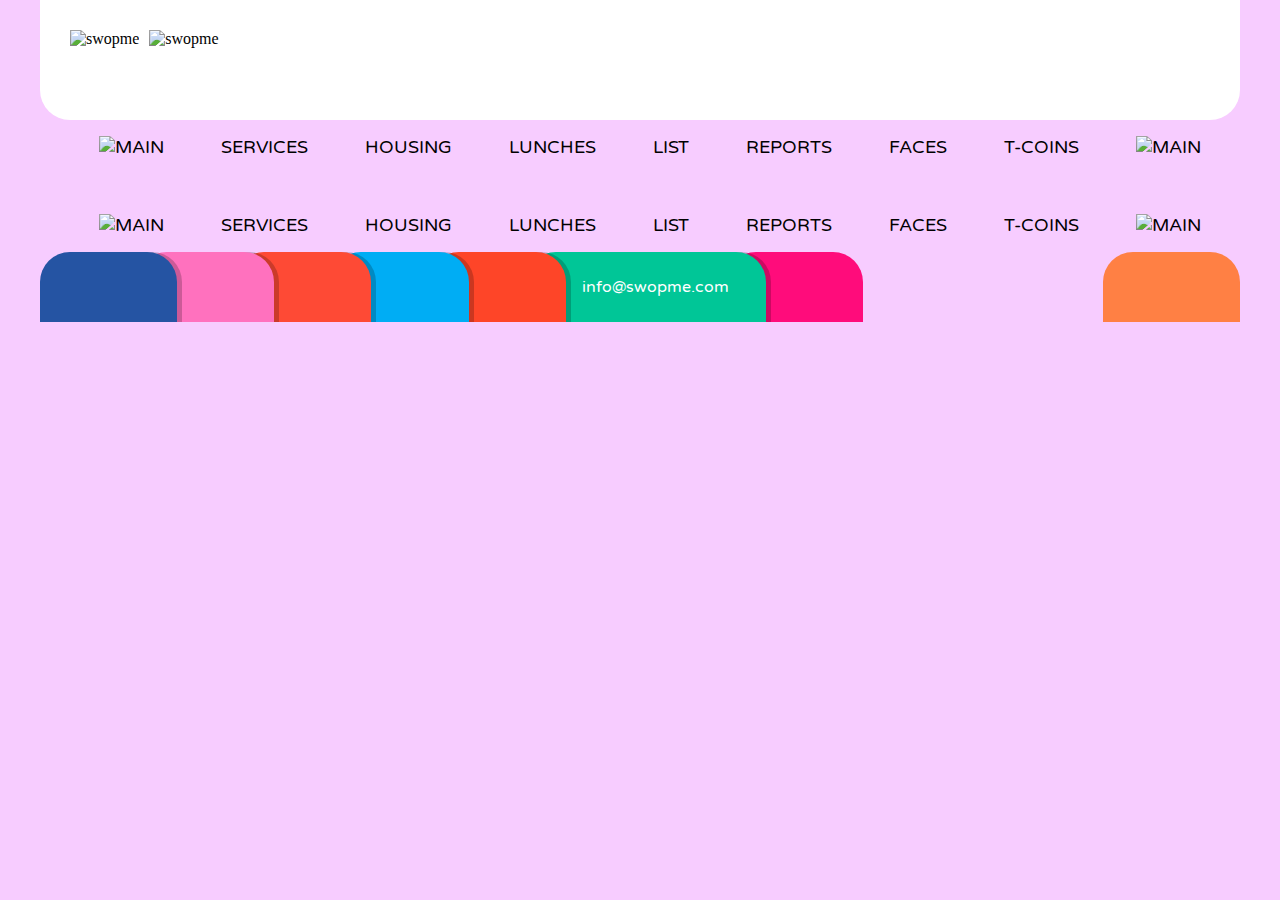
==== faces.html @ ce49c5ea "1" ====
<!DOCTYPE html>
<html lang="en">

<head>
  <meta charset="UTF-8">
  <meta name="viewport" content="width=device-width, initial-scale=1.0">
  <meta http-equiv="X-UA-Compatible" content="ie=edge">
  <link rel="stylesheet" href="style.css">
  <link href="https://fonts.googleapis.com/css?family=Varela+Round" rel="stylesheet">
  <title>Document</title>
</head>

<body>
  <div class="container">
    <div class="header">
      <div class="logo">
        <img src="svg/swopme.svg" alt="swopme" class="logo1">
        <img src="svg/faces.svg" alt="swopme" class="logo2">
      </div>
    </div>
    <div class="menu">
      <ul>
        <li><a href="index.html"><img src="svg/1.svg" alt="main" width="20px" height="20px"></a></li>
        <li><a href="services.html">Services</a></li>
        <li><a href="housing.html">Housing</a></li>
        <li><a href="lunches.html">Lunches</a></li>
        <li><a href="list.html">List</a></li>
        <li><a href="reports.html">Reports</a></li>
        <li><a href="faces.html">Faces</a></li>
        <li><a href="t-coins.html">T-coins</a></li>
        <li><a href="settings.html"><img src="svg/sett.svg" alt="main" width="20px" height="20px"></a></li>
      </ul>
    </div>
    <div class="img-block">
      <img src="original-size-pic/fac-1.png" alt="" class="info">
      <img src="original-size-pic/fac-2.png" alt="" class="info">
      <img src="original-size-pic/fac-3.png" alt="" class="info">
      <img src="original-size-pic/fac-4.png" alt="" class="info">
      <img src="original-size-pic/fac-5.png" alt="" class="info">
    </div>
    <div class="menu">
      <ul>
        <li><a href="index.html"><img src="svg/1.svg" alt="main" width="20px" height="20px"></a></li>
        <li><a href="services.html">Services</a></li>
        <li><a href="housing.html">Housing</a></li>
        <li><a href="lunches.html">Lunches</a></li>
        <li><a href="list.html">List</a></li>
        <li><a href="reports.html">Reports</a></li>
        <li><a href="faces.html">Faces</a></li>
        <li><a href="t-coins.html">T-coins</a></li>
        <li><a href="settings.html"><img src="svg/sett.svg" alt="main" width="20px" height="20px"></a></li>
      </ul>
    </div>
    <div class="social">
      <div class="but facebook">
        <img class="icon-soc" src="svg/facebook.svg" width="35px" alt="">
      </div>
      <div class="but instagram">
        <img class="icon-soc" src="svg/instagram.svg" width="35px" alt="">
      </div>
      <div class="but google">
        <img class="icon-soc" src="svg/google.svg" width="35px" alt="">
      </div>
      <div class="but twitter">
        <img class="icon-soc" src="svg/twitter.svg" width="35px" alt="">
      </div>
      <div class="but youtube">
          <img class="icon-soc" src="svg/youtube.svg" width="35px" alt="">
      </div>
      <div class="but mail">
          <img class="icon-soc" src="svg/mail.svg" width="20px" alt="">
          <p>
            info@swopme.com
          </p>
      </div>
      <div class="but indie"></div>
      <div class="but add"></div>


    </div>
  </div>
</body>

</html>
---- style.css ----
* {
  padding: 0 margin:0
}

body {
  background-color: rgb(247, 204, 255);
  margin: 0;
  padding: 0;
  padding-left: 20px;
  padding-right: 20px;
}

.container {
  width: 1200px;
  margin: 0 auto;
}

.header {
  height: 100px;
  width: 100%;
  background-color: white;
  margin-top: 0;
  border-radius: 0 0 30px 30px;
  padding-top: 20px;
  display: flex;
  justify-content: space-between;
}

.subscribe {
  padding-right: 30px;
}

.logo1 {
  height: 60px;
  width: auto;
  display: block;
  padding-left: 30px;
}

.logo2 {
  height: 45px;
  width: auto;
  display: block;
  padding-left: 10px;
}

.logo3 {
  width: auto;
  display: block;
  padding-left: 30px;
}

.logo {
  display: flex;
  padding-top: 10px;
}

/* menu ===============*/

.menu {}

.menu ul {
  display: flex;
  align-items: flex-start;
  justify-content: space-around;
}

.menu li {
  display: block;
  padding-right: 20px;
  font-family: 'Varela Round', sans-serif;
  font-size: 18px;
}

.menu a {
  text-decoration: none;
  color: black;
  text-transform: uppercase;
}

.info {
  width: 100%;
  height: auto;
  padding-bottom: 20px;
}

/* button Social ===============*/

.social {
  display: flex
}

.but {
  height: 70px;
  width: 200px;
  border-radius: 30px 30px 0 0;
  display: flex;
  justify-content: center;
}

.facebook {
  background-color: #2554a3;
  position: relative;
  z-index: 10;
  box-shadow: 5px 0 0 rgba(0, 0, 0, 0.2);
  display: flex;
}

.instagram {
  background-color: #ff71be;
  position: relative;
  left: -40px;
  z-index: 9;
  box-shadow: 5px 0 0 rgba(0, 0, 0, 0.2);
}

.google {
  background-color: #fe4a35;
  position: relative;
  left: -80px;
  z-index: 8;
  box-shadow: 5px 0 0 rgba(0, 0, 0, 0.2);
}

.twitter {
  background-color: #00adf4;
  position: relative;
  left: -120px;
  z-index: 7;
  box-shadow: 5px 0 0 rgba(0, 0, 0, 0.2);
}

.youtube {
  background-color: #fe4528;
  position: relative;
  left: -160px;
  z-index: 6;
  box-shadow: 5px 0 0 rgba(0, 0, 0, 0.2);
}

.mail {
  background-color: #00c697;
  position: relative;
  z-index: 5;
  left: -200px;
  width: 350px;
  box-shadow: 5px 0 0 rgba(0, 0, 0, 0.2);
  display: flex;
  align-items: center;
}

.mail p {
  font-family: 'Varela Round', sans-serif;
  color: white;
}

.indie {
  background-color: #ff0c7b;
  position: relative;
  z-index: 4;
  left: -240px;
}

.add {
  background-color: #ff8044;
  position: relative;
  z-index: 4;
}

.icon-soc {}
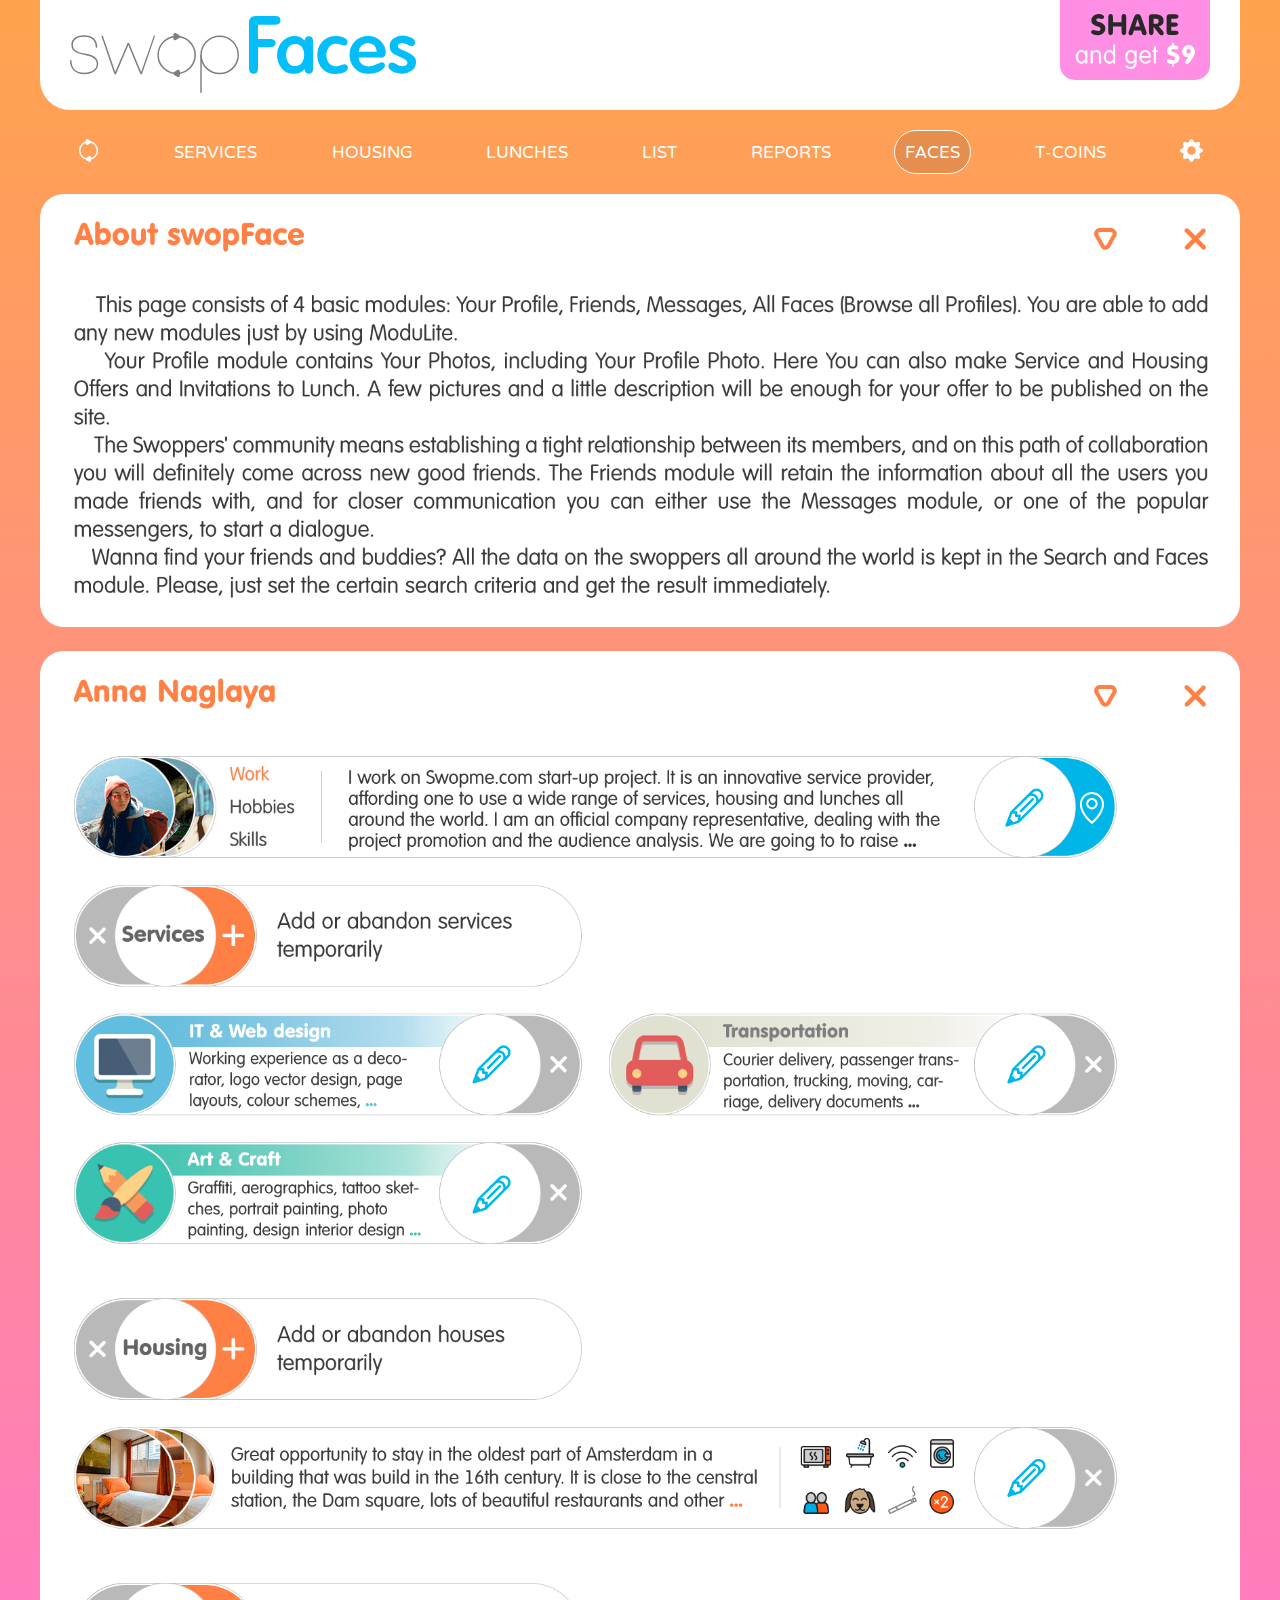
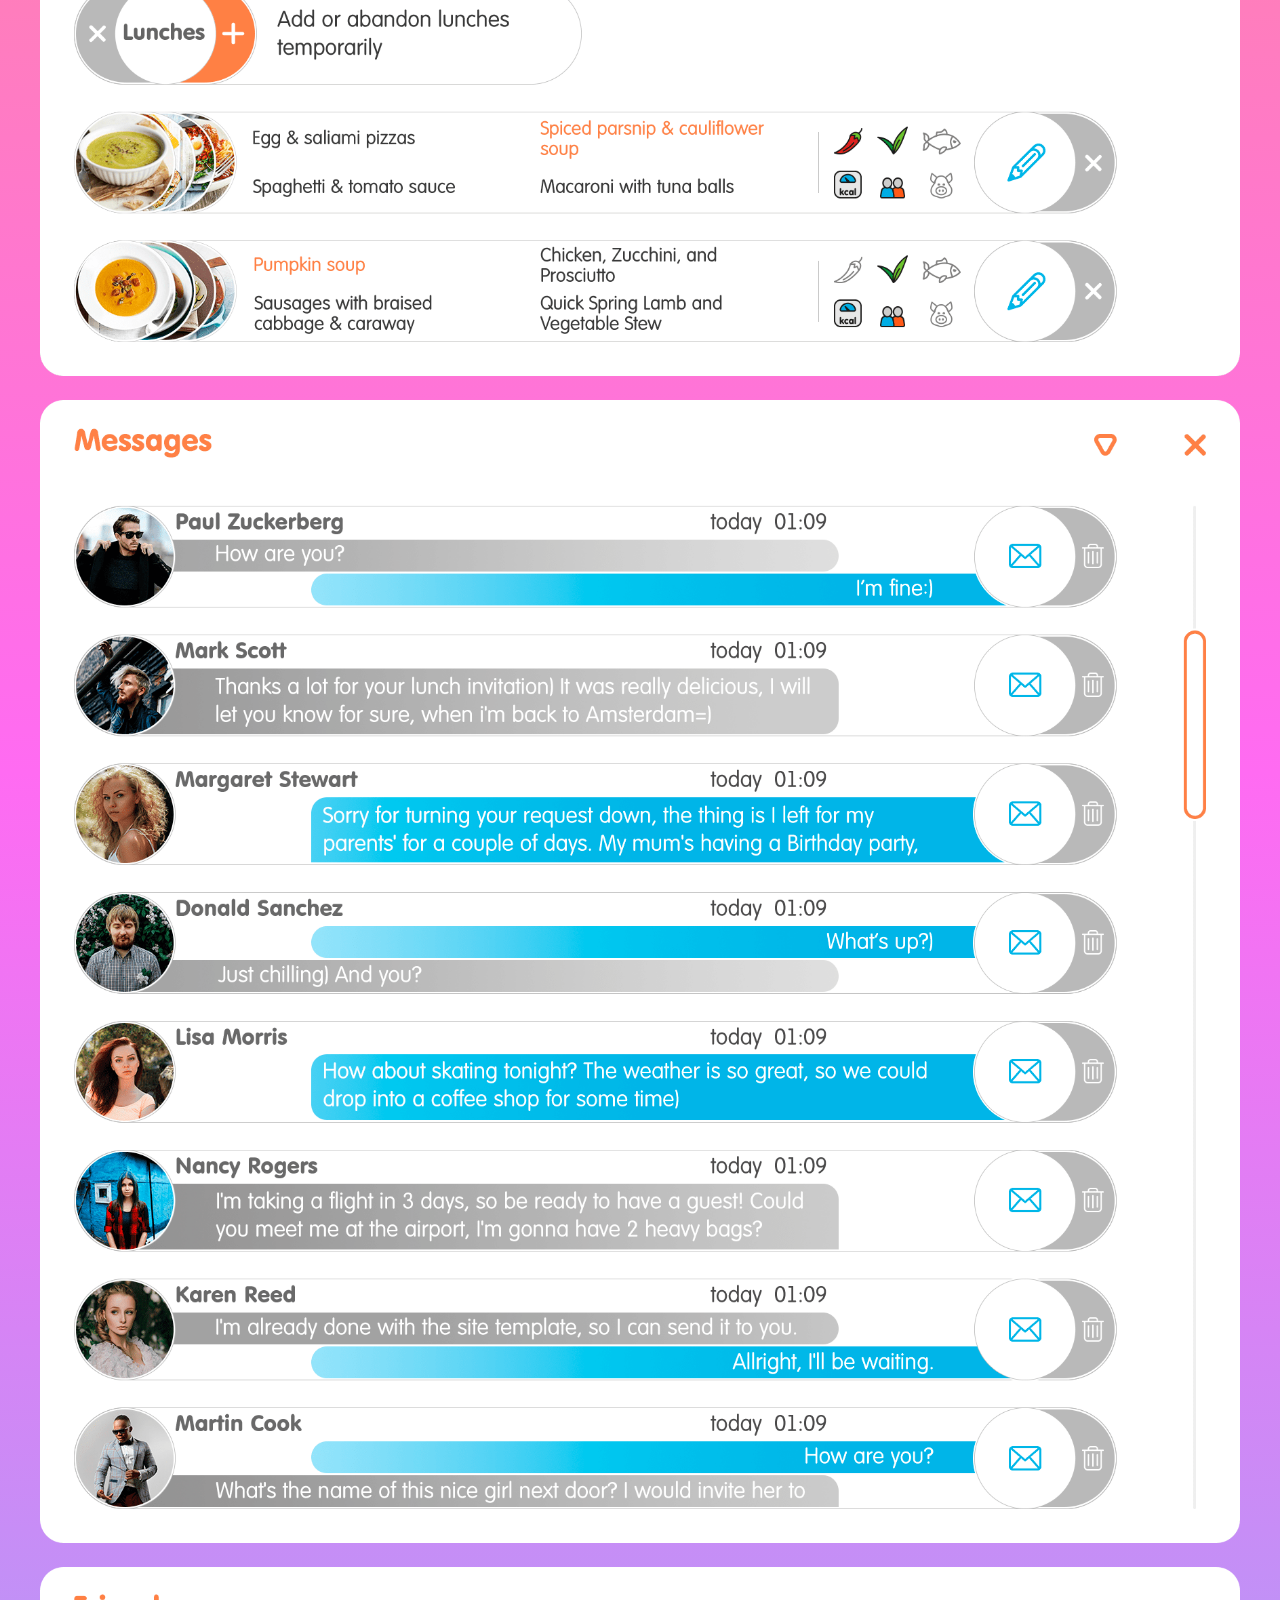
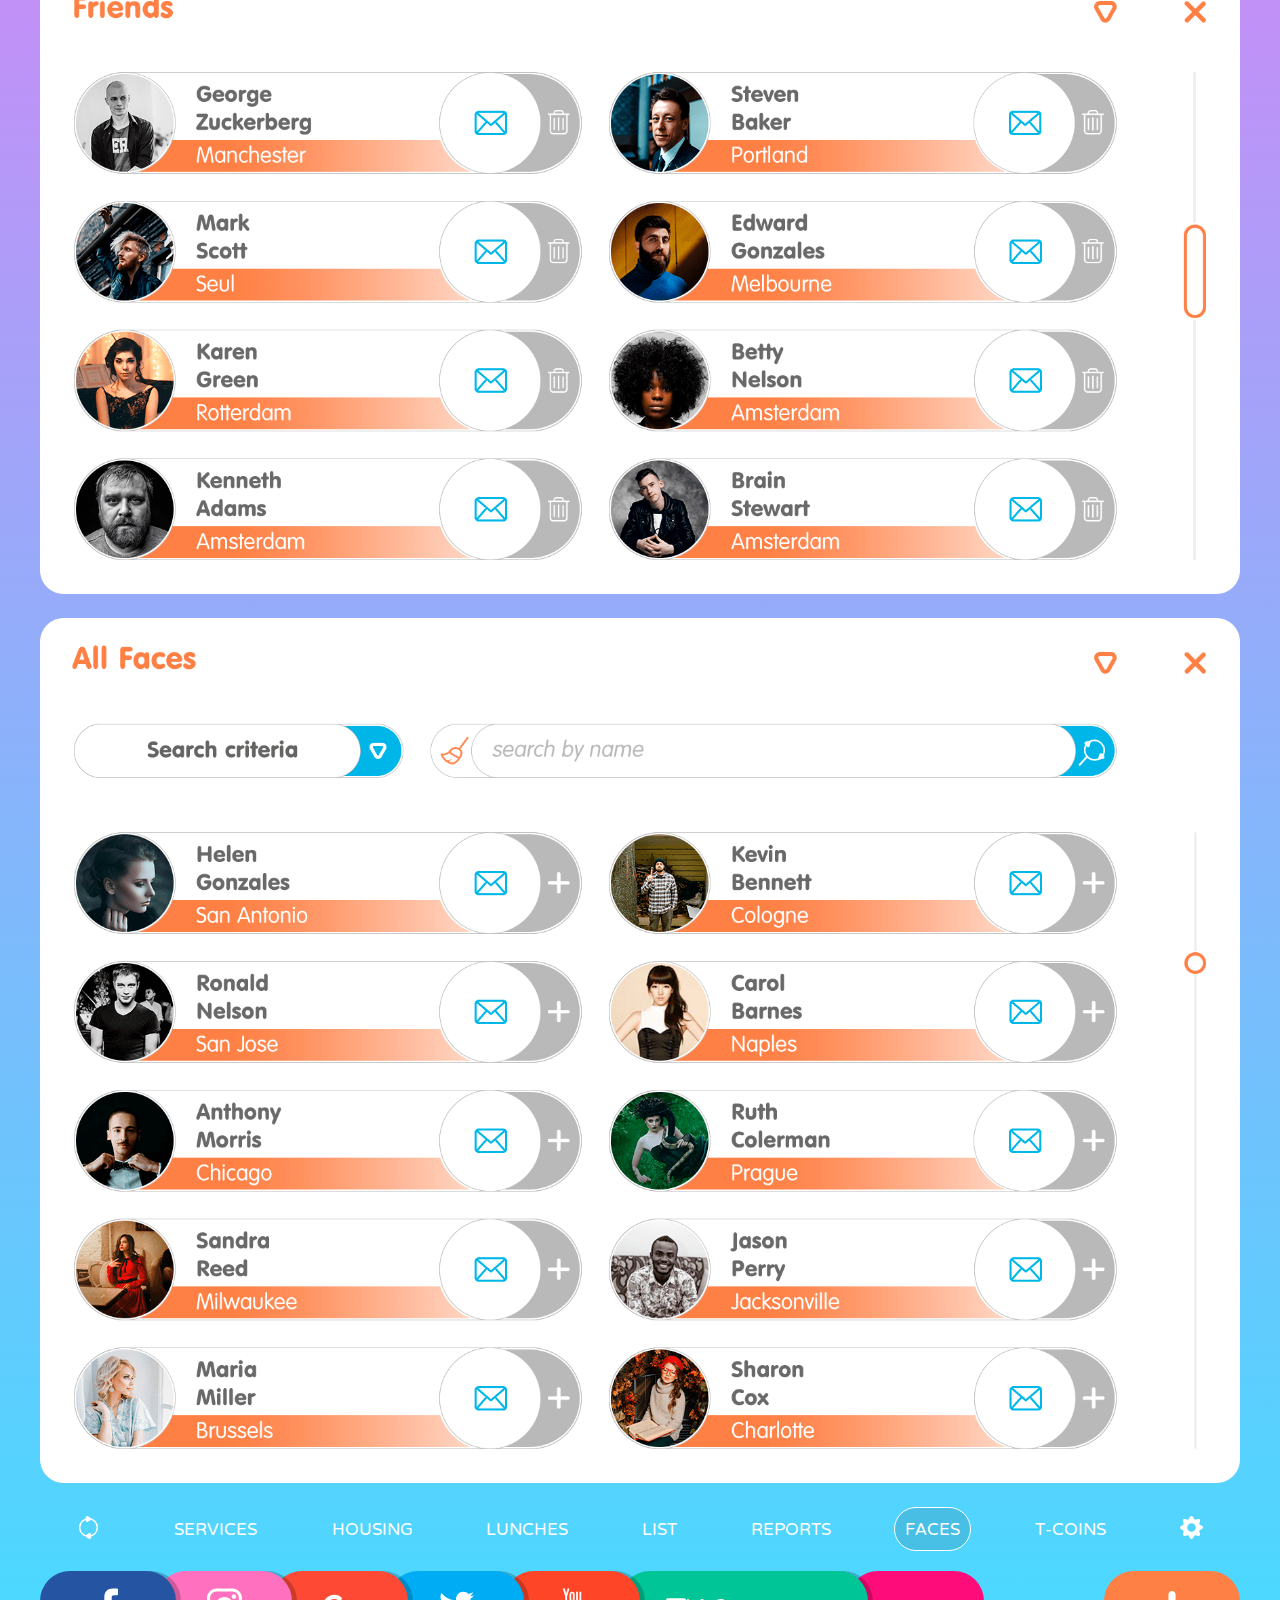
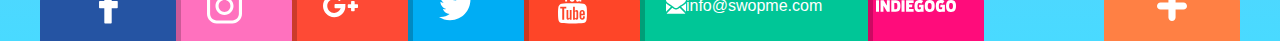
==== commit 6b16f12f: "1" ====
--- a/faces.html
+++ b/faces.html
@@ -1,84 +1,102 @@
-<!DOCTYPE html>
-<html lang="en">
-
-<head>
-  <meta charset="UTF-8">
-  <meta name="viewport" content="width=device-width, initial-scale=1.0">
-  <meta http-equiv="X-UA-Compatible" content="ie=edge">
-  <link rel="stylesheet" href="style.css">
-  <link href="https://fonts.googleapis.com/css?family=Varela+Round" rel="stylesheet">
-  <title>Document</title>
-</head>
-
-<body>
-  <div class="container">
-    <div class="header">
-      <div class="logo">
-        <img src="svg/swopme.svg" alt="swopme" class="logo1">
-        <img src="svg/faces.svg" alt="swopme" class="logo2">
-      </div>
-    </div>
-    <div class="menu">
-      <ul>
-        <li><a href="index.html"><img src="svg/1.svg" alt="main" width="20px" height="20px"></a></li>
-        <li><a href="services.html">Services</a></li>
-        <li><a href="housing.html">Housing</a></li>
-        <li><a href="lunches.html">Lunches</a></li>
-        <li><a href="list.html">List</a></li>
-        <li><a href="reports.html">Reports</a></li>
-        <li><a href="faces.html">Faces</a></li>
-        <li><a href="t-coins.html">T-coins</a></li>
-        <li><a href="settings.html"><img src="svg/sett.svg" alt="main" width="20px" height="20px"></a></li>
-      </ul>
-    </div>
-    <div class="img-block">
-      <img src="original-size-pic/fac-1.png" alt="" class="info">
-      <img src="original-size-pic/fac-2.png" alt="" class="info">
-      <img src="original-size-pic/fac-3.png" alt="" class="info">
-      <img src="original-size-pic/fac-4.png" alt="" class="info">
-      <img src="original-size-pic/fac-5.png" alt="" class="info">
-    </div>
-    <div class="menu">
-      <ul>
-        <li><a href="index.html"><img src="svg/1.svg" alt="main" width="20px" height="20px"></a></li>
-        <li><a href="services.html">Services</a></li>
-        <li><a href="housing.html">Housing</a></li>
-        <li><a href="lunches.html">Lunches</a></li>
-        <li><a href="list.html">List</a></li>
-        <li><a href="reports.html">Reports</a></li>
-        <li><a href="faces.html">Faces</a></li>
-        <li><a href="t-coins.html">T-coins</a></li>
-        <li><a href="settings.html"><img src="svg/sett.svg" alt="main" width="20px" height="20px"></a></li>
-      </ul>
-    </div>
-    <div class="social">
-      <div class="but facebook">
-        <img class="icon-soc" src="svg/facebook.svg" width="35px" alt="">
-      </div>
-      <div class="but instagram">
-        <img class="icon-soc" src="svg/instagram.svg" width="35px" alt="">
-      </div>
-      <div class="but google">
-        <img class="icon-soc" src="svg/google.svg" width="35px" alt="">
-      </div>
-      <div class="but twitter">
-        <img class="icon-soc" src="svg/twitter.svg" width="35px" alt="">
-      </div>
-      <div class="but youtube">
-          <img class="icon-soc" src="svg/youtube.svg" width="35px" alt="">
-      </div>
-      <div class="but mail">
-          <img class="icon-soc" src="svg/mail.svg" width="20px" alt="">
-          <p>
-            info@swopme.com
-          </p>
-      </div>
-      <div class="but indie"></div>
-      <div class="but add"></div>
-
-
-    </div>
-  </div>
-</body>
-
-</html>
+<!DOCTYPE html>
+<html lang="en">
+
+<head>
+  <meta charset="UTF-8">
+  <meta name="viewport" content="width=device-width, initial-scale=1.0">
+  <meta http-equiv="X-UA-Compatible" content="ie=edge">
+  <link rel="stylesheet" href="style.css">
+  <link href="https://fonts.googleapis.com/css?family=NTR" rel="stylesheet">
+  <title>Document</title>
+</head>
+
+<body>
+  <div class="container">
+    <div class="header">
+      <div class="logo">
+        <img src="svg/swopme.svg" alt="swopme" class="logo1 swo">
+        <img src="svg/faces.svg" alt="swopme" class="logo2 fac">
+      </div>
+      <div class="subscribe">
+        <a href="#" class="button">
+          <img src="svg/button.svg" width="150px" alt="">
+        </a>
+      </div>
+    </div>
+    <div class="menu">
+      <ul>
+        <li><a class="mb" href="index.html"><img id="menu-svg" src="svg/swop.svg" alt="main" width="23px" height="23px"></a></li>
+        <li><a class="mb" href="services.html">Services</a></li>
+        <li><a class="mb" href="housing.html">Housing</a></li>
+        <li><a class="mb" href="lunches.html">Lunches</a></li>
+        <li><a class="mb" href="list.html">List</a></li>
+        <li><a class="mb" href="reports.html">Reports</a></li>
+        <li><a class="mb active" href="faces.html">Faces</a></li>
+        <li><a class="mb" href="t-coins.html">T-coins</a></li>
+        <li><a class="mb" href="settings.html"><img id="menu-svg" src="svg/sett.svg" alt="main" width="23px" height="23px"></a></li>
+      </ul>
+    </div>
+    <div class="img-block-mobi">
+      <img src="mobile/fac-m1.png" alt="" class="info">
+      <img src="mobile/fac-m2.png" alt="" class="info">
+      <img src="mobile/fac-m3.png" alt="" class="info">
+      <img src="mobile/fac-m4.png" alt="" class="info">
+      <img src="mobile/fac-m5.png" alt="" class="info">
+    </div>
+    <div class="img-block">
+      <img src="original-size-pic/fac-1.png" alt="" class="info">
+      <img src="original-size-pic/fac-2.png" alt="" class="info">
+      <img src="original-size-pic/fac-3.png" alt="" class="info">
+      <img src="original-size-pic/fac-4.png" alt="" class="info">
+      <img src="original-size-pic/fac-5.png" alt="" class="info">
+    </div>
+    <div class="menu">
+      <ul>
+        <li><a class="mb" href="index.html"><img id="menu-svg" src="svg/swop.svg" alt="main" width="23px" height="23px"></a></li>
+        <li><a class="mb" href="services.html">Services</a></li>
+        <li><a class="mb" href="housing.html">Housing</a></li>
+        <li><a class="mb" href="lunches.html">Lunches</a></li>
+        <li><a class="mb" href="list.html">List</a></li>
+        <li><a class="mb" href="reports.html">Reports</a></li>
+        <li><a class="mb active" href="faces.html">Faces</a></li>
+        <li><a class="mb" href="t-coins.html">T-coins</a></li>
+        <li><a class="mb" href="settings.html"><img id="menu-svg" src="svg/sett.svg" alt="main" width="23px" height="23px"></a></li>
+      </ul>
+    </div>
+    <div class="social">
+      <div class="but facebook">
+        <img class="icon-soc" src="svg/facebook.svg" width="35px" alt="">
+      </div>
+      <div class="but instagram">
+        <img class="icon-soc" src="svg/instagram.svg" width="35px" alt="">
+      </div>
+      <div class="but google">
+        <img class="icon-soc" src="svg/google.svg" width="35px" alt="">
+      </div>
+      <div class="but twitter">
+        <img class="icon-soc" src="svg/twitter.svg" width="35px" alt="">
+      </div>
+      <div class="but youtube">
+          <img class="icon-soc" src="svg/youtube.svg" width="35px" alt="">
+      </div>
+      <div class="but mail">
+          <img class="icon-soc" src="svg/mail.svg" width="20px" alt="">
+          <p>
+            info@swopme.com
+          </p>
+      </div>
+      <div class="but indie">
+        <img class="icon-soc" src="svg/indiegogo.svg" width="80px" alt="">
+      </div>
+      <div class="but add">
+        <img class="icon-soc" src="svg/add.svg" width="30px" alt="">
+      </div>
+
+
+    </div>
+  </div>
+  <script src="https://ajax.googleapis.com/ajax/libs/jquery/3.3.1/jquery.min.js"></script>
+  <script src="js/main.js"></script>
+</body>
+
+</html>
--- a/style.css
+++ b/style.css
@@ -1,9 +1,13 @@
 * {
-  padding: 0 margin:0
-}
-
+  padding: 0;
+  margin: 0;
+
+}
+* {
+  transition: 1s;
+}
 body {
-  background-color: rgb(247, 204, 255);
+  background: linear-gradient(180deg, rgba(255, 163, 77, 1) 0%, rgba(255, 107, 242, 1) 49%, rgba(73, 218, 255, 1) 100%);
   margin: 0;
   padding: 0;
   padding-left: 20px;
@@ -14,16 +18,82 @@
   width: 1200px;
   margin: 0 auto;
 }
+/* BURGER MENU================*/
+
+.icon{
+  margin-top: 50px;
+  transform: translate(-50%,-50%);
+  width:80px;
+  height: 80px;
+  cursor: pointer;
+}
+.burger
+{
+  border-radius: 20px;
+  width: 100px;
+  height: 15px;
+  background: #656565;
+  position: absolute;
+  top:50%;
+  left:50%;
+  transform: translate(-50%,-50%);
+  box-shadow: 0 0px 5px rgba(0,0,0,.2);
+  transition: 0.5s;
+}
+.burger:before,
+.burger:after
+{
+  content:'';
+  border-radius: 20px;
+  width: 100px;
+  height: 15px;
+  background: #656565;
+  position: absolute;
+  box-shadow: 0 0px 5px rgba(0,0,0,.2);
+  transition: 0.5s;
+}
+.burger:before
+{
+  top:-30px;
+}
+.burger:after
+{
+  top:30px;
+}
+.icon.active .burger
+{
+  background: rgba(0,0,0,0);
+  box-shadow: 0 2px 5px rgba(0,0,0,0);
+}
+.icon.active .burger:before{
+  top:0;
+  transform: rotate(45deg);
+}
+.icon.active .burger:after{
+  top:0;
+  transform: rotate(135deg);
+}
+
+/* DESKTOP =================== */
+
+@media (min-width:769px) {
 
 .header {
-  height: 100px;
+  height: 110px;
   width: 100%;
   background-color: white;
   margin-top: 0;
   border-radius: 0 0 30px 30px;
-  padding-top: 20px;
   display: flex;
   justify-content: space-between;
+}
+
+.icon {
+  display: none;
+}
+
+.logo {
+  display: flex;
 }
 
 .subscribe {
@@ -38,7 +108,6 @@
 }
 
 .logo2 {
-  height: 45px;
   width: auto;
   display: block;
   padding-left: 10px;
@@ -49,15 +118,12 @@
   display: block;
   padding-left: 30px;
 }
-
-.logo {
-  display: flex;
-  padding-top: 10px;
-}
-
-/* menu ===============*/
-
-.menu {}
+.menu-mob{
+  display: none;
+}
+.menu {
+  padding-top: 20px;
+}
 
 .menu ul {
   display: flex;
@@ -67,32 +133,37 @@
 
 .menu li {
   display: block;
-  padding-right: 20px;
-  font-family: 'Varela Round', sans-serif;
-  font-size: 18px;
-}
-
-.menu a {
-  text-decoration: none;
-  color: black;
-  text-transform: uppercase;
-}
-
-.info {
-  width: 100%;
-  height: auto;
-  padding-bottom: 20px;
-}
-
-/* button Social ===============*/
+  font-family: 'NTR', sans-serif;
+  font-size: 21px;
+  letter-spacing: 0px;
+}
+
+.swo {padding-top: 33px;}
+.me {padding-top: 34px; height: 40px;}
+.ser {padding-top: 20px; height: 66px;}
+.hou {padding-top: 20px; height: 75px;}
+.lun {padding-top: 13px; height: 66px;}
+.lis {padding-top: 22px; height: 52px;}
+.rep {padding-top: 25px; height: 63px;}
+.fac {padding-top: 16px; height: 58px;}
+.tco {padding-top: 18px; height: 67px;}
+.set {padding-top: 20px; height: 74px;}
+
+.img-block {
+  display:block;
+}
+.img-block-mobi {
+  display:none;
+}
 
 .social {
-  display: flex
+  display: flex;
+  padding-top: 20px;
 }
 
 .but {
   height: 70px;
-  width: 200px;
+  width: 165px;
   border-radius: 30px 30px 0 0;
   display: flex;
   justify-content: center;
@@ -109,7 +180,7 @@
 .instagram {
   background-color: #ff71be;
   position: relative;
-  left: -40px;
+  left: -20px;
   z-index: 9;
   box-shadow: 5px 0 0 rgba(0, 0, 0, 0.2);
 }
@@ -117,7 +188,8 @@
 .google {
   background-color: #fe4a35;
   position: relative;
-  left: -80px;
+  ;
+  left: -40px;
   z-index: 8;
   box-shadow: 5px 0 0 rgba(0, 0, 0, 0.2);
 }
@@ -125,7 +197,7 @@
 .twitter {
   background-color: #00adf4;
   position: relative;
-  left: -120px;
+  left: -60px;
   z-index: 7;
   box-shadow: 5px 0 0 rgba(0, 0, 0, 0.2);
 }
@@ -133,7 +205,7 @@
 .youtube {
   background-color: #fe4528;
   position: relative;
-  left: -160px;
+  left: -80px;
   z-index: 6;
   box-shadow: 5px 0 0 rgba(0, 0, 0, 0.2);
 }
@@ -142,8 +214,8 @@
   background-color: #00c697;
   position: relative;
   z-index: 5;
-  left: -200px;
-  width: 350px;
+  left: -100px;
+  width: 300px;
   box-shadow: 5px 0 0 rgba(0, 0, 0, 0.2);
   display: flex;
   align-items: center;
@@ -158,7 +230,7 @@
   background-color: #ff0c7b;
   position: relative;
   z-index: 4;
-  left: -240px;
+  left: -120px;
 }
 
 .add {
@@ -167,4 +239,124 @@
   z-index: 4;
 }
 
-.icon-soc {}
+}
+/* MOBILE==================== */
+
+@media(max-width:768px) {
+
+.container {
+  width: 100%;
+  margin: 0 auto;
+}
+.header {
+  height: 150px;
+  width: 100%;
+  background-color: white;
+  margin-top: 0;
+  border-radius: 0 0 30px 30px;
+  display: flex;
+  margin-bottom: 20px;
+}
+
+.icon {
+  display: block;
+}
+
+.swo {padding-top: 33px;}
+.me {padding-top: 34px; height: 40px;}
+.ser {padding-top: 20px; height: 66px;}
+.hou {padding-top: 20px; height: 75px;}
+.lun {padding-top: 13px; height: 66px;}
+.lis {padding-top: 22px; height: 52px;}
+.rep {padding-top: 25px; height: 63px;}
+.fac {padding-top: 16px; height: 58px;}
+.tco {padding-top: 18px; height: 67px;}
+.set {padding-top: 20px; height: 74px;}
+
+.menu{
+  display: none;
+}
+
+.menu-mob {
+  display: none;
+  height: auto;
+  width: 100%;
+  background-color: white;
+  border-radius: 30px;
+  list-style-type: none;
+  transition: 0.7s;
+}
+.menu-on{
+  display: block;
+}
+
+.menu-mob li{
+  list-style-type: none;
+}
+.menu-mob ul{
+  padding: 35px;
+}
+
+.mb-mob{
+  text-decoration: none;
+  font-family: 'NTR', sans-serif;
+  font-size: 5em;
+  letter-spacing: 0px;
+  line-height: 1;
+  color: black;
+
+}
+
+.subscribe {
+  margin: 0 auto;
+}
+
+.img-block-mobi {
+  display:block;
+}
+
+.img-block {
+  display:none;
+}
+.social {
+  display: none;
+}
+}
+
+.mb {
+  display: block;
+  text-decoration: none;
+  color: white;
+  text-transform: uppercase;
+  padding-left: 10px;
+  border: 1px solid rgb(255, 255, 255, 0);
+  padding-right: 10px;
+  border-radius: 30px;
+  height: 42px;
+}
+
+#menu-svg {
+  padding-top: 8px;
+}
+
+.info {
+  width: 100%;
+  height: auto;
+  padding-top: 20px;
+}
+
+.menu a:hover {
+  border: 1px solid white;
+  background-color: rgb(0, 0, 0, 0.1)
+}
+
+.active {
+  border: 1px solid white;
+  background-color: rgb(0, 0, 0, 0.1)
+}
+/* IMAGE CONTENT */
+
+
+
+
+/* button Social ===============*/
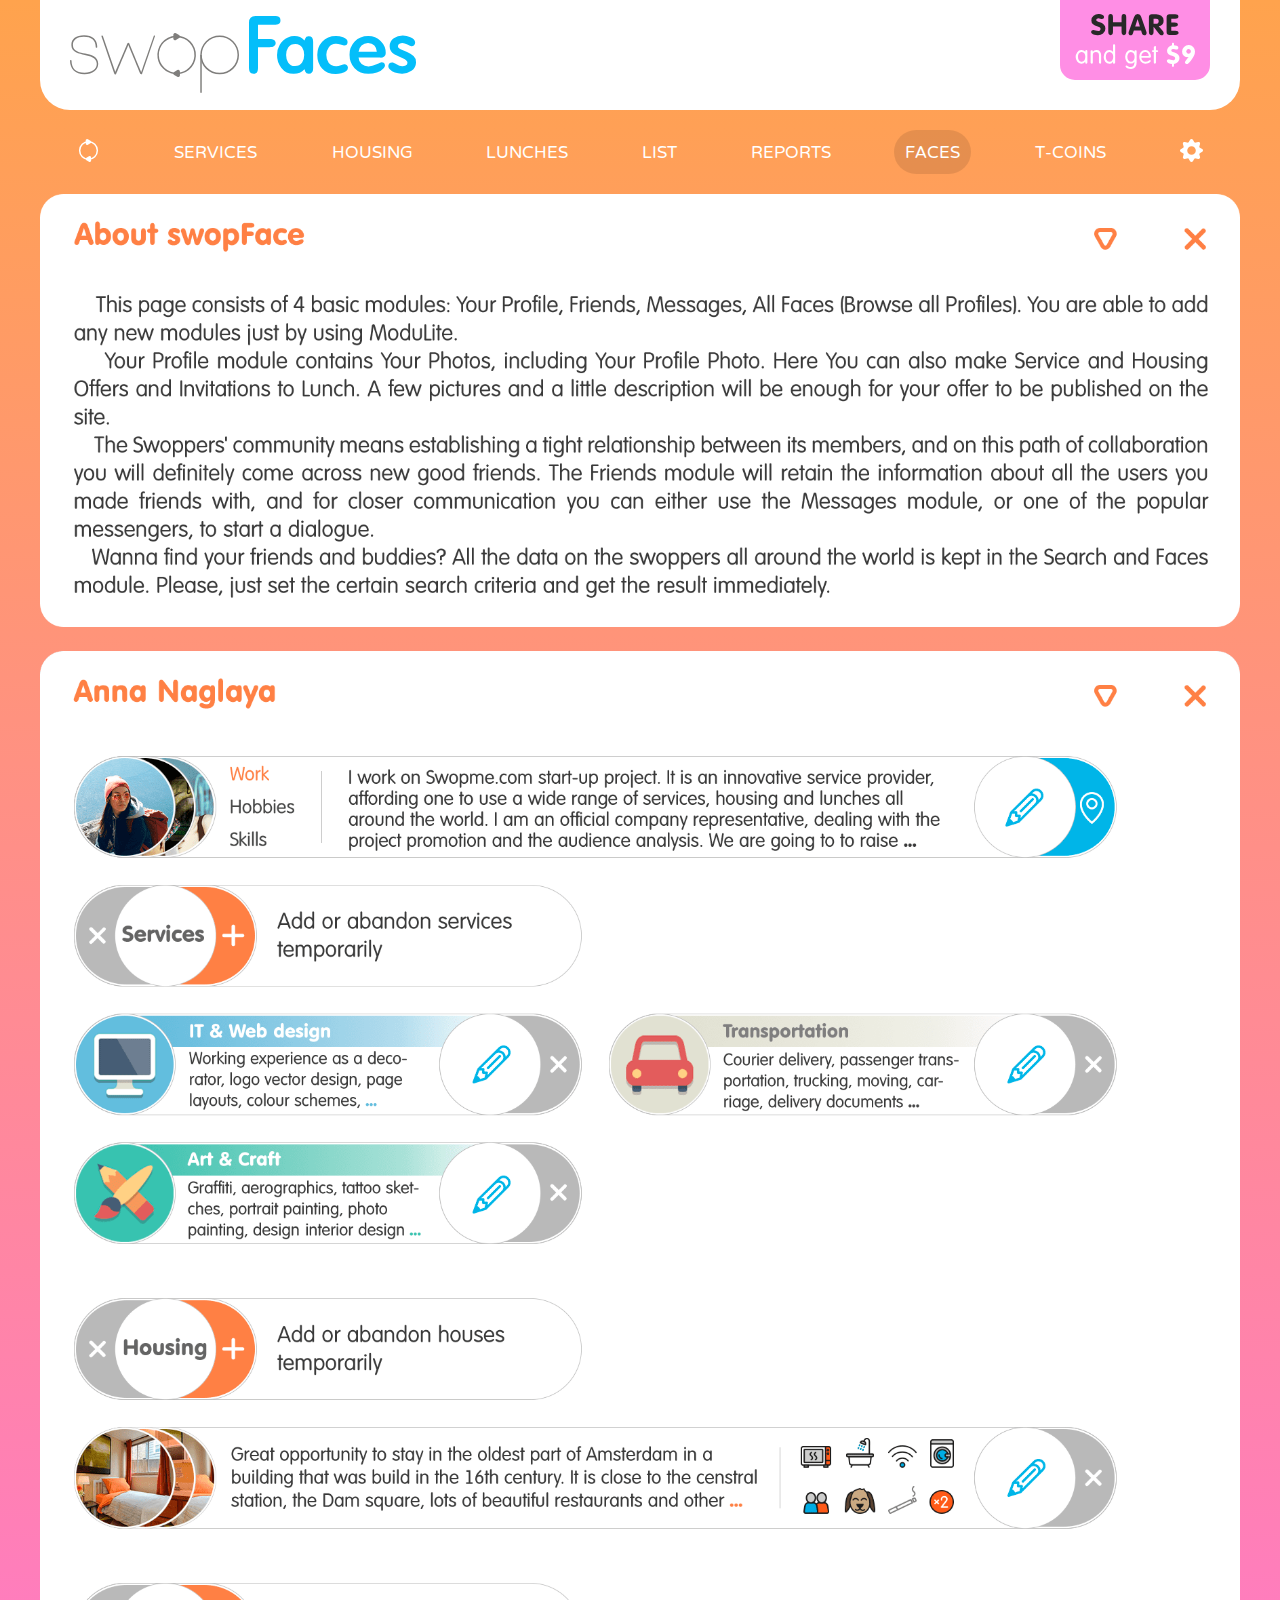
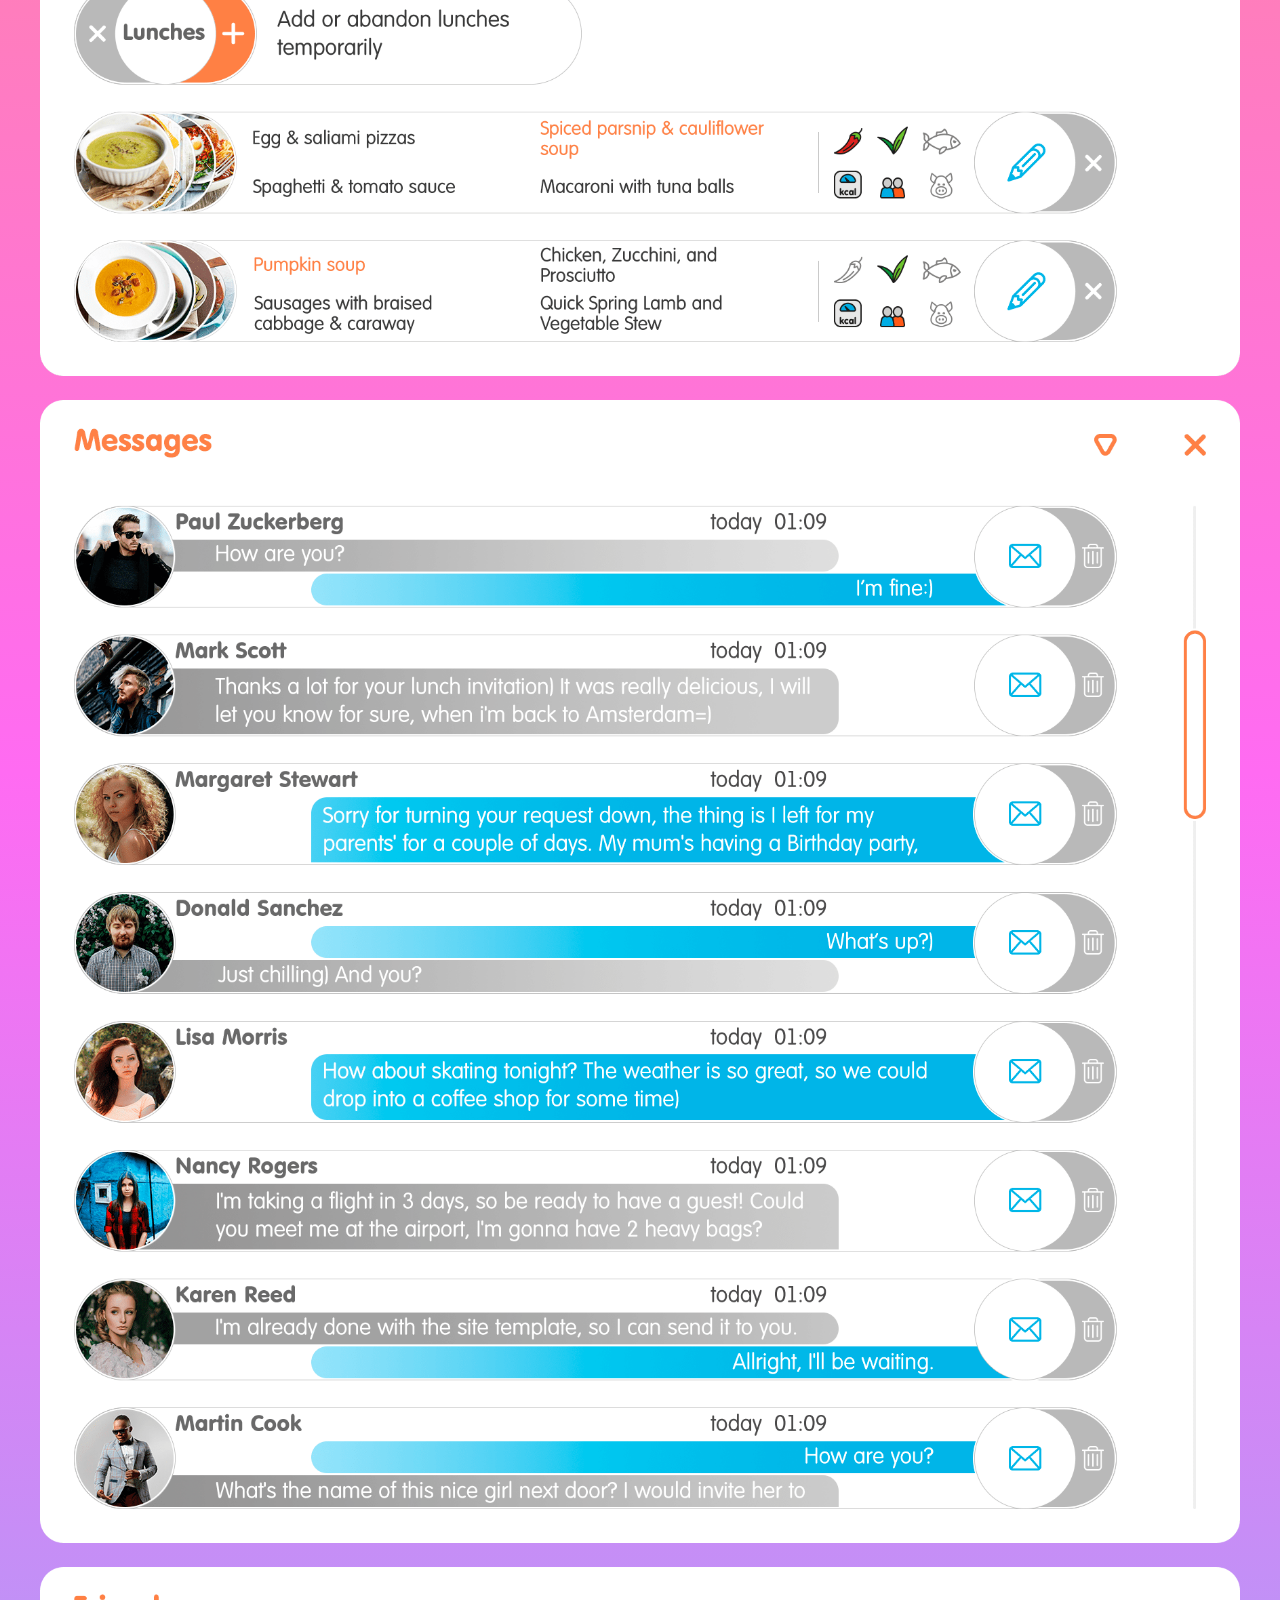
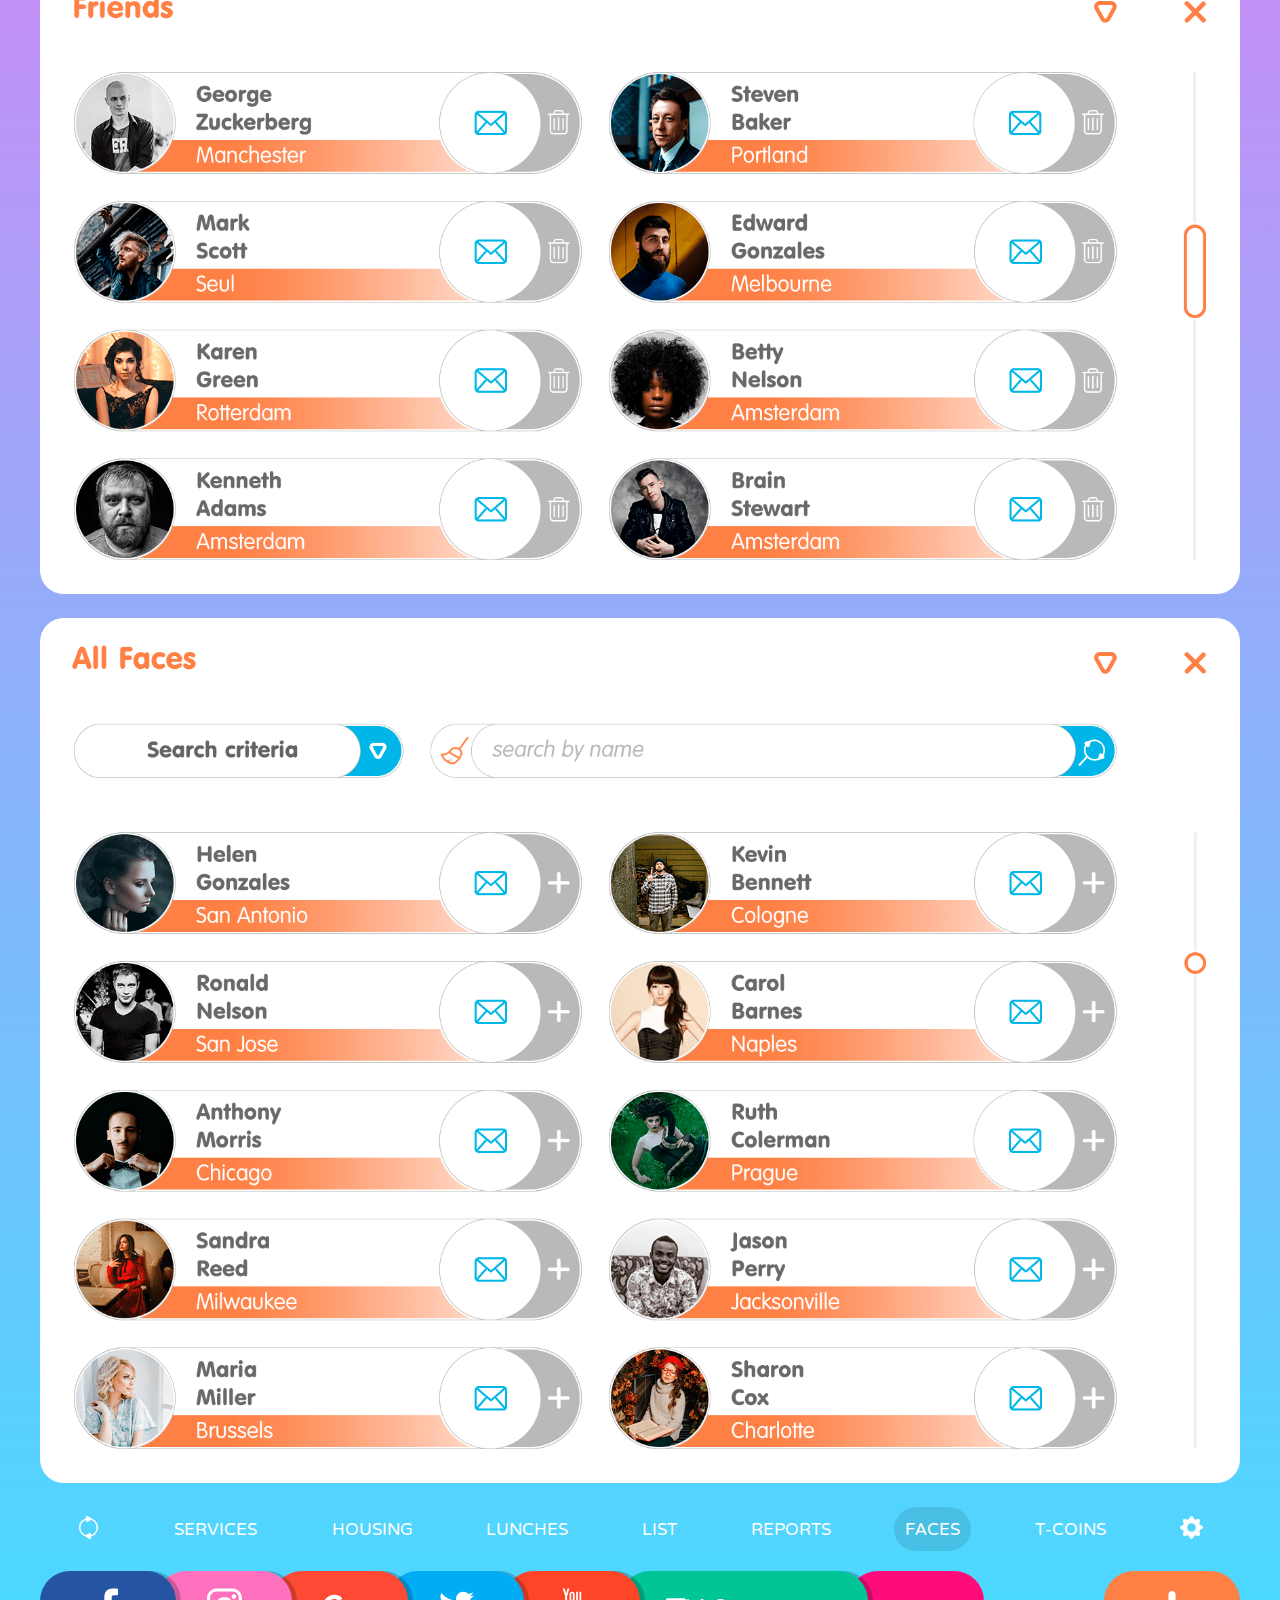
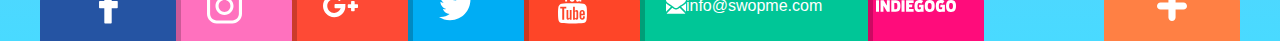
==== commit 3c741c82: "11" ====
--- a/faces.html
+++ b/faces.html
@@ -7,6 +7,7 @@
   <meta http-equiv="X-UA-Compatible" content="ie=edge">
   <link rel="stylesheet" href="style.css">
   <link href="https://fonts.googleapis.com/css?family=NTR" rel="stylesheet">
+  <link href="https://fonts.googleapis.com/css?family=Quicksand" rel="stylesheet">
   <title>Document</title>
 </head>
 
@@ -22,7 +23,26 @@
           <img src="svg/button.svg" width="150px" alt="">
         </a>
       </div>
+      <div class="icon">
+        <div class="burger"></div>
+      </div>
     </div>
+    <div class="menu-mob">
+      <div class="menu-list">
+        <div class="menu-b active-b"><a href="index.html">Swopme</a></div>
+        <div class="menu-b"><a href="services.html">Services</a></div>
+        <div class="menu-b"><a href="housing.html">Housing</a></div>
+        <div class="menu-b"><a href="lunches.html">Lunches</a></div>
+        <div class="menu-b"><a href="list.html">List</a></div>
+      </div>
+      <div class="menu-list">
+        <div class="menu-b"><a href="reports.html">Reports</a></div>
+        <div class="menu-b"><a href="faces.html">Faces</a></div>
+        <div class="menu-b"><a href="t-coins.html">T-coins</a></div>
+        <div class="menu-b"><a href="settings.html">Settings</a></div>
+        <div class="menu-b"><a href="index.html">Subscribe</a></div>
+      </div>
+      </div>
     <div class="menu">
       <ul>
         <li><a class="mb" href="index.html"><img id="menu-svg" src="svg/swop.svg" alt="main" width="23px" height="23px"></a></li>
--- a/style.css
+++ b/style.css
@@ -1,11 +1,12 @@
 * {
   padding: 0;
   margin: 0;
-
-}
+}
+
 * {
   transition: 1s;
 }
+
 body {
   background: linear-gradient(180deg, rgba(255, 163, 77, 1) 0%, rgba(255, 107, 242, 1) 49%, rgba(73, 218, 255, 1) 100%);
   margin: 0;
@@ -18,262 +19,301 @@
   width: 1200px;
   margin: 0 auto;
 }
+
+
+
+/* DESKTOP =================== */
+
+@media (min-width:768px) {
+  .header {
+    height: 110px;
+    width: 100%;
+    background-color: white;
+    margin-top: 0;
+    border-radius: 0 0 30px 30px;
+    display: flex;
+    justify-content: space-between;
+  }
+  .icon {
+    display: none;
+  }
+  .logo {
+    display: flex;
+  }
+  .subscribe {
+    padding-right: 30px;
+  }
+  .subscribe-m {
+    display:none;
+  }
+  .logo1 {
+    height: 60px;
+    width: auto;
+    display: block;
+    padding-left: 30px;
+  }
+  .logo2 {
+    width: auto;
+    display: block;
+    padding-left: 10px;
+  }
+  .logo3 {
+    width: auto;
+    display: block;
+    padding-left: 30px;
+  }
+  .menu-mob {
+    display: none;
+  }
+  .menu {
+    padding-top: 20px;
+  }
+  .menu ul {
+    display: flex;
+    align-items: flex-start;
+    justify-content: space-around;
+  }
+  .menu li {
+    display: block;
+    font-family: 'NTR', sans-serif;
+    font-size: 21px;
+    letter-spacing: 0px;
+  }
+  .swo {
+    padding-top: 33px;
+  }
+  .me {
+    padding-top: 34px;
+    height: 40px;
+  }
+  .ser {
+    padding-top: 20px;
+    height: 66px;
+  }
+  .hou {
+    padding-top: 20px;
+    height: 75px;
+  }
+  .lun {
+    padding-top: 13px;
+    height: 66px;
+  }
+  .lis {
+    padding-top: 22px;
+    height: 52px;
+  }
+  .rep {
+    padding-top: 25px;
+    height: 63px;
+  }
+  .fac {
+    padding-top: 16px;
+    height: 58px;
+  }
+  .tco {
+    padding-top: 18px;
+    height: 67px;
+  }
+  .set {
+    padding-top: 20px;
+    height: 74px;
+  }
+  .img-block {
+    display: block;
+  }
+  .img-block-mobi {
+    display: none;
+  }
+  .social {
+    display: flex;
+    padding-top: 20px;
+  }
+  .but {
+    height: 70px;
+    width: 165px;
+    border-radius: 30px 30px 0 0;
+    display: flex;
+    justify-content: center;
+  }
+  .facebook {
+    background-color: #2554a3;
+    position: relative;
+    z-index: 10;
+    box-shadow: 5px 0 0 rgba(0, 0, 0, 0.2);
+    display: flex;
+  }
+  .instagram {
+    background-color: #ff71be;
+    position: relative;
+    left: -20px;
+    z-index: 9;
+    box-shadow: 5px 0 0 rgba(0, 0, 0, 0.2);
+  }
+  .google {
+    background-color: #fe4a35;
+    position: relative;
+    ;
+    left: -40px;
+    z-index: 8;
+    box-shadow: 5px 0 0 rgba(0, 0, 0, 0.2);
+  }
+  .twitter {
+    background-color: #00adf4;
+    position: relative;
+    left: -60px;
+    z-index: 7;
+    box-shadow: 5px 0 0 rgba(0, 0, 0, 0.2);
+  }
+  .youtube {
+    background-color: #fe4528;
+    position: relative;
+    left: -80px;
+    z-index: 6;
+    box-shadow: 5px 0 0 rgba(0, 0, 0, 0.2);
+  }
+  .mail {
+    background-color: #00c697;
+    position: relative;
+    z-index: 5;
+    left: -100px;
+    width: 300px;
+    box-shadow: 5px 0 0 rgba(0, 0, 0, 0.2);
+    display: flex;
+    align-items: center;
+  }
+  .mail p {
+    font-family: 'Varela Round', sans-serif;
+    color: white;
+  }
+  .indie {
+    background-color: #ff0c7b;
+    position: relative;
+    z-index: 4;
+    left: -120px;
+  }
+  .add {
+    background-color: #ff8044;
+    position: relative;
+    z-index: 4;
+  }
+  .active {
+    border: 1px solid white;
+    background-color: rgb(0, 0, 0, 0.1)
+  }
+}
+
+/* MOBILE==================== */
+
 /* BURGER MENU================*/
 
-.icon{
-  margin-top: 50px;
-  transform: translate(-50%,-50%);
-  width:80px;
+.icon {
+  margin-top: 28px;
+  transform: translate(-50%, -50%);
+  width: 33px;
   height: 80px;
   cursor: pointer;
 }
-.burger
-{
-  border-radius: 20px;
-  width: 100px;
-  height: 15px;
-  background: #656565;
+
+.burger {
+  width: 2em;
+  height: 0.25em;
+  background: #909090;
   position: absolute;
-  top:50%;
-  left:50%;
-  transform: translate(-50%,-50%);
-  box-shadow: 0 0px 5px rgba(0,0,0,.2);
+  top: 50%;
+  left: 50%;
+  transform: translate(-50%, -50%);
+  /* box-shadow: 0 0px 5px rgba(0,0,0,.2); */
   transition: 0.5s;
-}
-.burger:before,
-.burger:after
-{
-  content:'';
-  border-radius: 20px;
-  width: 100px;
-  height: 15px;
-  background: #656565;
+  border-radius: 10px;
+}
+
+.burger:before, .burger:after {
+  content: '';
+  width: 2em;
+  height: 0.25em;
+  background: #909090;
   position: absolute;
-  box-shadow: 0 0px 5px rgba(0,0,0,.2);
   transition: 0.5s;
-}
-.burger:before
-{
-  top:-30px;
-}
-.burger:after
-{
-  top:30px;
-}
-.icon.active .burger
-{
-  background: rgba(0,0,0,0);
-  box-shadow: 0 2px 5px rgba(0,0,0,0);
-}
-.icon.active .burger:before{
-  top:0;
+  border-radius: 10px;
+}
+
+.burger:before {
+  top: -0.65em;
+}
+
+.burger:after {
+  top: 0.65em;
+}
+
+.icon.active .burger {
+  background: rgba(0, 0, 0, 0);
+  box-shadow: 0 2px 5px rgba(0, 0, 0, 0);
+}
+
+.icon.active .burger:before {
+  top: 0;
   transform: rotate(45deg);
 }
-.icon.active .burger:after{
-  top:0;
+
+.icon.active .burger:after {
+  top: 0;
   transform: rotate(135deg);
 }
 
-/* DESKTOP =================== */
-
-@media (min-width:769px) {
-
-.header {
-  height: 110px;
-  width: 100%;
-  background-color: white;
-  margin-top: 0;
-  border-radius: 0 0 30px 30px;
-  display: flex;
-  justify-content: space-between;
-}
-
-.icon {
-  display: none;
-}
-
-.logo {
-  display: flex;
-}
-
-.subscribe {
-  padding-right: 30px;
-}
-
-.logo1 {
-  height: 60px;
-  width: auto;
-  display: block;
-  padding-left: 30px;
-}
-
-.logo2 {
-  width: auto;
-  display: block;
-  padding-left: 10px;
-}
-
-.logo3 {
-  width: auto;
-  display: block;
-  padding-left: 30px;
-}
-.menu-mob{
-  display: none;
-}
+/*================*/
+
+
+@media(max-width:767px) {
+
+  .body {
+    padding-left: 10px;
+    padding-right: 10px;
+  }
+  .container {
+    width: 100%;
+    margin: 0 auto;
+  }
+  .header {
+    height: 56px;
+    width: 100%;
+    background-color: white;
+    margin-top: 0;
+    border-radius: 0 0 0.6em 0.6em;
+    display: flex;
+    justify-content: space-between;
+  }
+  .icon {
+    display: block;
+  }
+
+  .logo {
+    display: flex;
+    padding-left: 10px;
+  }
+  .logo1 {
+    height: 28px;
+    width: auto;
+    display: block;
+
+  }
+  .logo2 {
+    width: auto;
+    display: block;
+    padding-left: 5px;
+  }
+
+.swo {padding-top: 17px;}
+.me {padding-top: 17px; height: 19px;}
+.ser {padding-top: 13px; height: 31px;}
+.hou {padding-top: 13px; height: 31px;}
+.lun {padding-top: 13px; height: 31px;}
+.lis {padding-top: 22px; height: 25px;}
+.rep {padding-top: 12px; height: 32px;}
+.fac {padding-top: 16px; height: 32px;}
+.tco {padding-top: 15px; height: 30px;}
+.set {padding-top: 15px; height: 35px;}
+
 .menu {
-  padding-top: 20px;
-}
-
-.menu ul {
-  display: flex;
-  align-items: flex-start;
-  justify-content: space-around;
-}
-
-.menu li {
-  display: block;
-  font-family: 'NTR', sans-serif;
-  font-size: 21px;
-  letter-spacing: 0px;
-}
-
-.swo {padding-top: 33px;}
-.me {padding-top: 34px; height: 40px;}
-.ser {padding-top: 20px; height: 66px;}
-.hou {padding-top: 20px; height: 75px;}
-.lun {padding-top: 13px; height: 66px;}
-.lis {padding-top: 22px; height: 52px;}
-.rep {padding-top: 25px; height: 63px;}
-.fac {padding-top: 16px; height: 58px;}
-.tco {padding-top: 18px; height: 67px;}
-.set {padding-top: 20px; height: 74px;}
-
-.img-block {
-  display:block;
-}
-.img-block-mobi {
-  display:none;
-}
-
-.social {
-  display: flex;
-  padding-top: 20px;
-}
-
-.but {
-  height: 70px;
-  width: 165px;
-  border-radius: 30px 30px 0 0;
-  display: flex;
-  justify-content: center;
-}
-
-.facebook {
-  background-color: #2554a3;
-  position: relative;
-  z-index: 10;
-  box-shadow: 5px 0 0 rgba(0, 0, 0, 0.2);
-  display: flex;
-}
-
-.instagram {
-  background-color: #ff71be;
-  position: relative;
-  left: -20px;
-  z-index: 9;
-  box-shadow: 5px 0 0 rgba(0, 0, 0, 0.2);
-}
-
-.google {
-  background-color: #fe4a35;
-  position: relative;
-  ;
-  left: -40px;
-  z-index: 8;
-  box-shadow: 5px 0 0 rgba(0, 0, 0, 0.2);
-}
-
-.twitter {
-  background-color: #00adf4;
-  position: relative;
-  left: -60px;
-  z-index: 7;
-  box-shadow: 5px 0 0 rgba(0, 0, 0, 0.2);
-}
-
-.youtube {
-  background-color: #fe4528;
-  position: relative;
-  left: -80px;
-  z-index: 6;
-  box-shadow: 5px 0 0 rgba(0, 0, 0, 0.2);
-}
-
-.mail {
-  background-color: #00c697;
-  position: relative;
-  z-index: 5;
-  left: -100px;
-  width: 300px;
-  box-shadow: 5px 0 0 rgba(0, 0, 0, 0.2);
-  display: flex;
-  align-items: center;
-}
-
-.mail p {
-  font-family: 'Varela Round', sans-serif;
-  color: white;
-}
-
-.indie {
-  background-color: #ff0c7b;
-  position: relative;
-  z-index: 4;
-  left: -120px;
-}
-
-.add {
-  background-color: #ff8044;
-  position: relative;
-  z-index: 4;
-}
-
-}
-/* MOBILE==================== */
-
-@media(max-width:768px) {
-
-.container {
-  width: 100%;
-  margin: 0 auto;
-}
-.header {
-  height: 150px;
-  width: 100%;
-  background-color: white;
-  margin-top: 0;
-  border-radius: 0 0 30px 30px;
-  display: flex;
-  margin-bottom: 20px;
-}
-
-.icon {
-  display: block;
-}
-
-.swo {padding-top: 33px;}
-.me {padding-top: 34px; height: 40px;}
-.ser {padding-top: 20px; height: 66px;}
-.hou {padding-top: 20px; height: 75px;}
-.lun {padding-top: 13px; height: 66px;}
-.lis {padding-top: 22px; height: 52px;}
-.rep {padding-top: 25px; height: 63px;}
-.fac {padding-top: 16px; height: 58px;}
-.tco {padding-top: 18px; height: 67px;}
-.set {padding-top: 20px; height: 74px;}
-
-.menu{
   display: none;
 }
 
@@ -282,45 +322,78 @@
   height: auto;
   width: 100%;
   background-color: white;
-  border-radius: 30px;
+  border-radius: 0.6em;
   list-style-type: none;
   transition: 0.7s;
-}
-.menu-on{
+  margin-top: 20px;
+
+}
+
+.menu-on {
   display: block;
-}
-
-.menu-mob li{
-  list-style-type: none;
-}
-.menu-mob ul{
-  padding: 35px;
-}
-
-.mb-mob{
+  display: flex;
+}
+
+
+/* ============================== */
+
+.menu-list{
+ margin-left: 15px;
+ margin-top: 7px;
+ margin-bottom: 7px;
+}
+.menu-b{
+  margin-bottom: 10px;
+  margin-top: 10px;
+}
+.menu-b a{
   text-decoration: none;
-  font-family: 'NTR', sans-serif;
-  font-size: 5em;
+  font-family: 'Quicksand', sans-serif;
+  font-size: 1.5em;
   letter-spacing: 0px;
   line-height: 1;
+  color: rgb(77, 77, 77);
+  padding: 5px;
+}
+.active-b a {
+  font-weight: bold;
   color: black;
-
-}
+}
+/* ============== */
+
+
+
 
 .subscribe {
-  margin: 0 auto;
+  display: none;
+}
+.subscribe-m{
+  display: none;
+  padding-top: 10px;
+}
+
+.button {
+  width: auto;
+  height: 60px;
 }
 
 .img-block-mobi {
-  display:block;
+  display: block;
 }
 
 .img-block {
-  display:none;
-}
+  display: none;
+}
+
 .social {
   display: none;
 }
+
+.active {
+  border: 0px solid white;
+  background-color: rgb(0, 0, 0, 0.0)
+}
+
 }
 
 .mb {
@@ -350,13 +423,6 @@
   background-color: rgb(0, 0, 0, 0.1)
 }
 
-.active {
-  border: 1px solid white;
-  background-color: rgb(0, 0, 0, 0.1)
-}
 /* IMAGE CONTENT */
 
-
-
-
 /* button Social ===============*/
